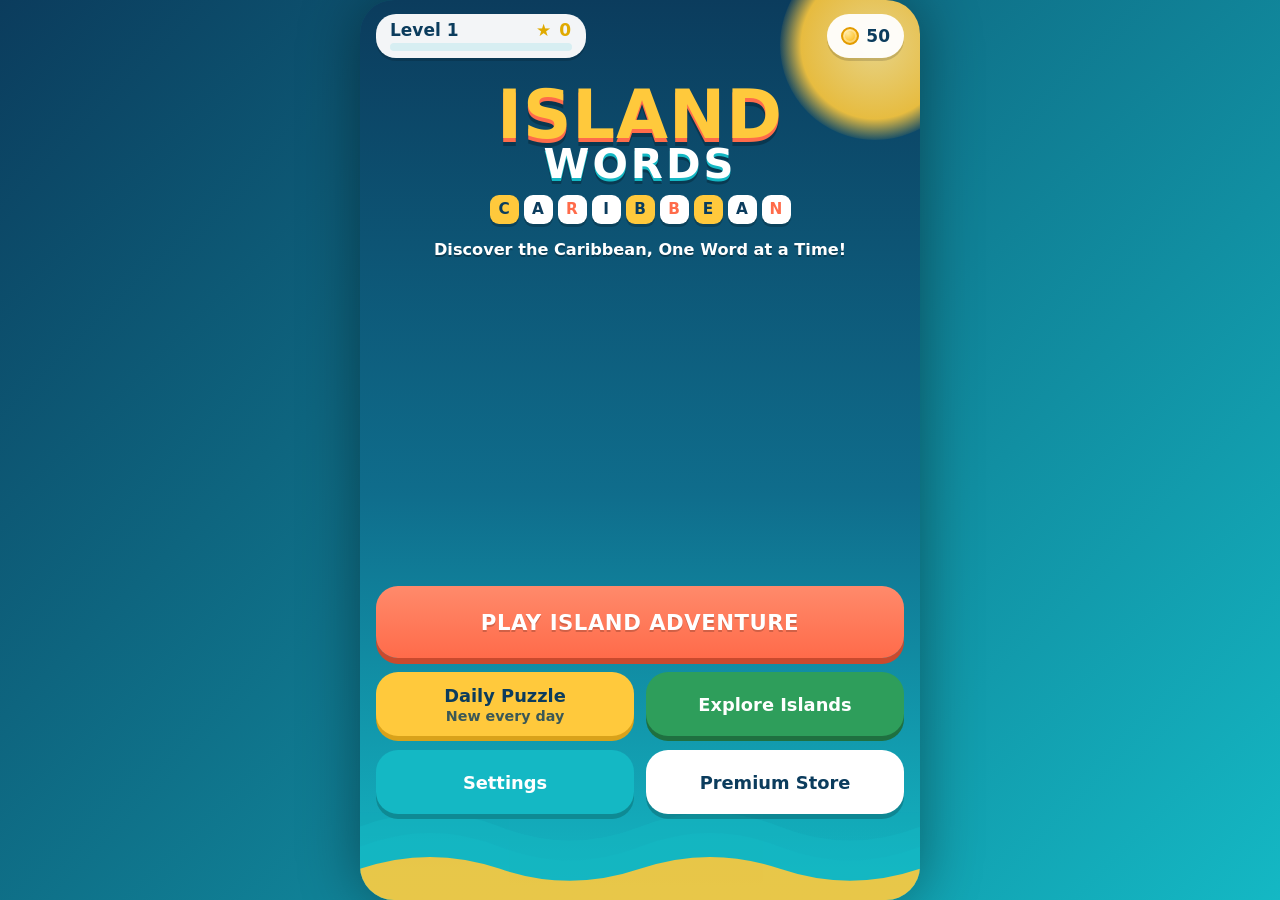
==== index.html @ 89a46fe5 "Island Words prototype" ====
<!DOCTYPE html>
<html lang="en">
<head>
<meta charset="utf-8">
<meta name="viewport" content="width=device-width, initial-scale=1, viewport-fit=cover, user-scalable=no">
<meta name="theme-color" content="#0B3C5D">
<meta name="description" content="Island Words - Caribbean Word Search. Discover the Caribbean, One Word at a Time!">
<link rel="manifest" href="manifest.json">
<link rel="icon" href="icons/icon-192.png">
<link rel="apple-touch-icon" href="icons/apple-touch-icon.png">
<meta name="apple-mobile-web-app-capable" content="yes">
<title>Island Words - Caribbean Word Search</title>
<link rel="stylesheet" href="css/style.css">
</head>
<body>
<div id="app">
  <div class="bg-sun" aria-hidden="true"></div>
  <svg class="bg-waves" viewBox="0 0 400 120" preserveAspectRatio="none" aria-hidden="true">
    <path d="M0 40 Q50 10 100 40 T200 40 T300 40 T400 40 V120 H0Z" fill="#14B8C4" opacity=".55"/>
    <path d="M0 62 Q50 32 100 62 T200 62 T300 62 T400 62 V120 H0Z" fill="#14B8C4" opacity=".8"/>
    <path d="M0 86 Q50 60 100 86 T200 86 T300 86 T400 86 V120 H0Z" fill="#FFC93C"/>
  </svg>

  <section id="screen-menu" class="screen" aria-label="Main menu"></section>
  <section id="screen-islands" class="screen" aria-label="Explore islands" hidden></section>
  <section id="screen-island" class="screen" aria-label="Island puzzles" hidden></section>
  <section id="screen-game" class="screen" aria-label="Word search" hidden>
    <header class="topbar">
      <button class="icon-btn" id="g-back" aria-label="Back">&#8592;</button>
      <div class="g-title"><div id="g-name">Puzzle</div><div id="g-sub" class="sub"></div></div>
      <div class="pill timer" id="g-timer" aria-live="off">0:00</div>
    </header>
    <div class="g-stats">
      <div class="pill"><span class="coin"></span><b id="g-coins">0</b></div>
      <div class="pill" id="g-count">0/0</div>
      <button class="btn hint-btn" id="g-hint">Hint <small>10</small><span class="coin"></span></button>
    </div>
    <div class="board-wrap"><div id="board" class="board" role="application" aria-label="Word search grid. Swipe across letters to select a word."></div></div>
    <ul id="wordlist" class="wordlist" aria-label="Words to find"></ul>
  </section>
  <section id="screen-store" class="screen" aria-label="Premium store" hidden></section>
  <section id="screen-settings" class="screen" aria-label="Settings" hidden></section>

  <div id="modal" class="modal" hidden><div class="modal-card" id="modal-card"></div></div>
  <div id="toast" class="toast" role="status" aria-live="polite"></div>
</div>
<script src="js/data.js"></script>
<script src="js/generator.js"></script>
<script src="js/app.js"></script>
</body>
</html>
---- css/style.css ----
:root{
  --turq:#14B8C4; --sun:#FFC93C; --coral:#FF6B4A; --ocean:#0B3C5D; --palm:#2E9E5B;
  --ink:#0B3C5D; --card:#FFFFFF; --sand:#FFF6DC; --radius:22px;
  --font:'Baloo 2','Trebuchet MS','Arial Rounded MT Bold','Segoe UI',system-ui,-apple-system,sans-serif;
  --base:17px;
}
body.large{--base:20px}
*{box-sizing:border-box;-webkit-tap-highlight-color:transparent}
html,body{margin:0;height:100%;overscroll-behavior:none;background:var(--ocean)}
body{font-family:var(--font);font-size:var(--base);color:var(--ink);-webkit-user-select:none;user-select:none}
button{font:inherit;color:inherit;cursor:pointer;border:0}
#app{position:relative;height:100dvh;max-width:560px;margin:0 auto;overflow:hidden;overflow:clip;
  background:linear-gradient(180deg,#0B3C5D 0%,#0f6d8c 55%,#14B8C4 100%);box-shadow:0 0 60px rgba(0,0,0,.4)}
.bg-sun{position:absolute;right:-50px;top:-50px;width:190px;height:190px;border-radius:50%;
  background:radial-gradient(circle,#FFE38A 0%,#FFC93C 55%,rgba(255,201,60,0) 72%);opacity:.9;pointer-events:none}
.bg-waves{position:absolute;left:0;right:0;bottom:0;width:100%;height:110px;pointer-events:none;opacity:.9}
.screen{position:absolute;inset:0;display:flex;flex-direction:column;padding:max(14px,env(safe-area-inset-top)) 16px max(16px,env(safe-area-inset-bottom));overflow-y:auto;overflow-x:hidden;animation:pop .25s ease}
.screen[hidden]{display:none}
@keyframes pop{from{opacity:0;transform:translateY(8px)}to{opacity:1;transform:none}}
.sub{font-size:.75em;opacity:.8;font-weight:600}

/* pills & coins */
.pill{color:var(--ink);background:rgba(255,255,255,.95);border-radius:999px;padding:6px 14px;font-weight:800;display:inline-flex;align-items:center;gap:7px;min-height:44px;box-shadow:0 3px 0 rgba(0,0,0,.15)}
.coin{display:inline-block;width:1.1em;height:1.1em;border-radius:50%;background:radial-gradient(circle at 35% 30%,#FFE9A0,#FFC93C 55%,#E39B00);border:2px solid #E39B00;box-shadow:inset 0 0 0 2px rgba(255,255,255,.35)}
.topbar{display:flex;align-items:center;gap:10px;margin-bottom:10px;color:#fff}
.topbar h2,.g-title{flex:1;margin:0;font-size:1.3em;font-weight:800;line-height:1.1;text-shadow:0 2px 0 rgba(0,0,0,.25)}
.icon-btn{width:48px;height:48px;border-radius:16px;background:#fff;color:var(--ocean);font-size:1.5em;font-weight:800;box-shadow:0 4px 0 rgba(0,0,0,.2);flex:none}
.icon-btn:active,.btn:active{transform:translateY(3px);box-shadow:none}

/* buttons */
.btn{display:flex;align-items:center;justify-content:center;gap:8px;min-height:56px;padding:12px 20px;border-radius:var(--radius);font-weight:800;font-size:1.05em;background:#fff;color:var(--ocean);box-shadow:0 5px 0 rgba(0,0,0,.2);text-align:center;width:100%}
.btn small{font-size:.8em;opacity:.8}
.btn.primary{background:linear-gradient(180deg,#FF8A6B,var(--coral));color:#fff;font-size:1.25em;min-height:72px;box-shadow:0 6px 0 #C94A2E;letter-spacing:.5px;text-shadow:0 2px 0 rgba(0,0,0,.18)}
.btn.sun{background:var(--sun);box-shadow:0 5px 0 #D9A21A}
.btn.palm{background:var(--palm);color:#fff;box-shadow:0 5px 0 #1F7040}
.btn.turq{background:var(--turq);color:#fff;box-shadow:0 5px 0 #0E8A94}
.btn[disabled]{opacity:.55;filter:grayscale(.5)}
.btn .tag{font-size:.7em;background:rgba(0,0,0,.18);padding:2px 10px;border-radius:99px}

/* menu */
.menu-top{display:flex;justify-content:space-between;gap:8px;align-items:center;position:relative;z-index:1}
.lvl{flex:1;max-width:210px;flex-direction:column;align-items:stretch;gap:3px;border-radius:20px;padding:6px 14px}
.lvl .row{display:flex;justify-content:space-between}
.bar{height:8px;background:#d7eef2;border-radius:9px;overflow:hidden}
.bar i{display:block;height:100%;background:linear-gradient(90deg,var(--palm),var(--turq));border-radius:9px}
.logo{text-align:center;margin:3vh 0 2vh;color:#fff;position:relative;z-index:1}
.logo h1{margin:0;font-size:clamp(2.6rem,13vw,4.2rem);line-height:.9;font-weight:900;letter-spacing:1px;color:var(--sun);
  text-shadow:0 4px 0 var(--coral),0 8px 0 rgba(0,0,0,.25)}
.logo h1 span{display:block;color:#fff;font-size:.62em;text-shadow:0 3px 0 var(--turq),0 6px 0 rgba(0,0,0,.25);letter-spacing:3px}
.logo p{margin:16px 6px 0;font-weight:700;font-size:.95em;text-shadow:0 2px 0 rgba(0,0,0,.3)}
.tiles{display:flex;gap:5px;justify-content:center;margin-top:12px}
.tiles b{width:29px;height:29px;font-size:.9em;border-radius:9px;background:#fff;color:var(--ocean);display:grid;place-items:center;font-weight:900;box-shadow:0 3px 0 rgba(0,0,0,.2)}
.tiles b:nth-child(odd){background:var(--sun)} .tiles b:nth-child(3n){background:#fff;color:var(--coral)}
.menu-btns{display:flex;flex-direction:column;gap:14px;margin:auto 0 70px;position:relative;z-index:1}
.row2{display:grid;grid-template-columns:1fr 1fr;gap:12px}
.row2 .btn{flex-direction:column;gap:2px;min-height:64px}

/* lists / cards */
.cards{display:flex;flex-direction:column;gap:12px;padding-bottom:20px;position:relative;z-index:1}
.card{background:var(--card);border-radius:var(--radius);padding:14px 16px;box-shadow:0 5px 0 rgba(0,0,0,.18);display:flex;gap:14px;align-items:center;border:0;text-align:left;width:100%;color:var(--ink)}
.card.locked{opacity:.8;background:#e6eef1}
.badge{flex:none;width:56px;height:56px;border-radius:18px;display:grid;place-items:center;color:#fff;font-weight:900;font-size:1.1em;text-shadow:0 2px 0 rgba(0,0,0,.2);box-shadow:inset 0 -4px 0 rgba(0,0,0,.18)}
.card .meta{flex:1;min-width:0}
.card h3{margin:0;font-size:1.1em;font-weight:800}
.card p{margin:2px 0 0;font-size:.8em;opacity:.85;font-weight:600;line-height:1.25}
.stars{color:#E0AA00;letter-spacing:1px;font-size:1em;white-space:nowrap}
.stars .off{color:#c9d6db}
.chip{display:inline-block;background:var(--sand);padding:1px 9px;border-radius:99px;font-size:.7em;font-weight:800;margin-right:5px}
.lockmsg{font-size:.78em;font-weight:700;color:#8a4a00}
.banner{background:var(--sun);color:var(--ocean);border-radius:16px;padding:10px 14px;font-weight:800;text-align:center;margin-bottom:12px;border:3px dashed var(--coral);position:relative;z-index:1}

/* settings */
.set-row{display:flex;align-items:center;justify-content:space-between;gap:12px;min-height:64px}
.set-row b{display:block}
.switch{flex:none;width:68px;height:40px;border-radius:99px;background:#b7c6cc;position:relative;transition:.2s;padding:0}
.switch::after{content:'';position:absolute;top:4px;left:4px;width:32px;height:32px;border-radius:50%;background:#fff;transition:.2s;box-shadow:0 2px 3px rgba(0,0,0,.3)}
.switch[aria-checked=true]{background:var(--palm)} .switch[aria-checked=true]::after{left:32px}

/* game */
#screen-game{padding-bottom:max(12px,env(safe-area-inset-bottom))}
.g-title{font-size:1.05em} .g-title .sub{color:#fff}
.timer{min-width:76px;justify-content:center;font-variant-numeric:tabular-nums}
.g-stats{display:flex;gap:8px;align-items:center;justify-content:space-between;margin-bottom:10px;position:relative;z-index:1}
.hint-btn{width:auto;min-height:44px;padding:6px 14px;background:var(--sun);box-shadow:0 4px 0 #D9A21A;font-size:1em;border-radius:99px}
.board-wrap{display:flex;justify-content:center;position:relative;z-index:1}
.board{--bs:min(calc(100vw - 32px),52dvh,520px);width:var(--bs);height:var(--bs);display:grid;gap:3px;padding:8px;border-radius:24px;background:#fff;box-shadow:0 6px 0 rgba(0,0,0,.25);
  grid-template-columns:repeat(var(--n),1fr);grid-template-rows:repeat(var(--n),1fr);touch-action:none;-webkit-touch-callout:none;font-size:calc((var(--bs) - 16px) / var(--n) * .52);cursor:pointer}
.cell{display:grid;place-items:center;border-radius:22%;font-weight:800;line-height:1;background:#EAF8FA;color:var(--ocean);transition:background .12s,transform .12s;pointer-events:none}
.cell.sel{background:var(--coral);color:#fff;transform:scale(1.08)}
.cell.found{background:var(--c);color:var(--ocean)}
.cell.miss{animation:shake .25s}
.cell.hint{animation:pulse .8s infinite;background:var(--sun);box-shadow:0 0 0 3px var(--coral)}
@keyframes pulse{50%{transform:scale(1.25)}}
@keyframes shake{25%{transform:translateX(-3px)}75%{transform:translateX(3px)}}
.wordlist{list-style:none;margin:12px 0 0;padding:10px;display:flex;flex-wrap:wrap;gap:7px;justify-content:center;position:relative;z-index:1}
.wordlist li{background:#fff;border-radius:99px;padding:5px 13px;font-weight:800;font-size:.92em;letter-spacing:.5px;box-shadow:0 3px 0 rgba(0,0,0,.18);min-height:34px;display:flex;align-items:center}
.wordlist li.done{background:var(--c);text-decoration:line-through;text-decoration-thickness:3px;text-decoration-color:var(--ocean);opacity:.9}

/* modal */
.modal{position:absolute;inset:0;background:rgba(5,30,50,.7);display:flex;align-items:center;justify-content:center;padding:18px;z-index:20;animation:pop .2s}
.modal[hidden]{display:none}
.modal-card{background:#fff;border-radius:28px;padding:22px 20px;width:100%;max-width:420px;text-align:center;box-shadow:0 8px 0 rgba(0,0,0,.25);max-height:100%;overflow:auto;border-top:10px solid var(--sun)}
.modal-card h2{margin:0 0 4px;font-size:1.7em;font-weight:900;color:var(--coral)}
.big-stars{font-size:3.2em;line-height:1;letter-spacing:4px;color:#E0AA00;margin:6px 0}
.big-stars span{display:inline-block;opacity:0;animation:starin .5s forwards}
.big-stars .off{color:#d2dde1}
@keyframes starin{from{opacity:0;transform:scale(2.5) rotate(-30deg)}to{opacity:1;transform:none}}
.earn{display:flex;gap:10px;justify-content:center;margin:8px 0}
.fact{background:var(--sand);border-radius:16px;padding:10px 14px;font-weight:700;font-size:.9em;text-align:left;margin:10px 0 14px;line-height:1.35}
.fact b{color:var(--palm)}
.modal-btns{display:flex;flex-direction:column;gap:10px}
.store-card .price{font-weight:900;font-size:1.2em;color:var(--palm)}
.toast{position:absolute;left:50%;bottom:90px;transform:translate(-50%,30px);background:var(--ocean);color:#fff;padding:12px 20px;border-radius:99px;font-weight:800;opacity:0;pointer-events:none;transition:.25s;z-index:30;border:3px solid var(--sun);max-width:90%;text-align:center}
.toast.show{opacity:1;transform:translate(-50%,0)}
.confetti{position:absolute;top:-20px;width:10px;height:14px;z-index:25;animation:fall 2.2s linear forwards;pointer-events:none}
@keyframes fall{to{transform:translateY(110dvh) rotate(720deg)}}
:focus-visible{outline:4px solid var(--sun);outline-offset:2px}
@media (min-width:700px){
  body{background:linear-gradient(135deg,#0B3C5D,#14B8C4)}
  #app{height:min(100dvh,900px);margin-top:max(0px,calc((100dvh - 900px)/2));border-radius:34px}
  .board{--bs:min(calc(100vw - 32px),58dvh,500px)}
}
@media (prefers-reduced-motion:reduce){*{animation:none!important;transition:none!important}.big-stars span{opacity:1}}
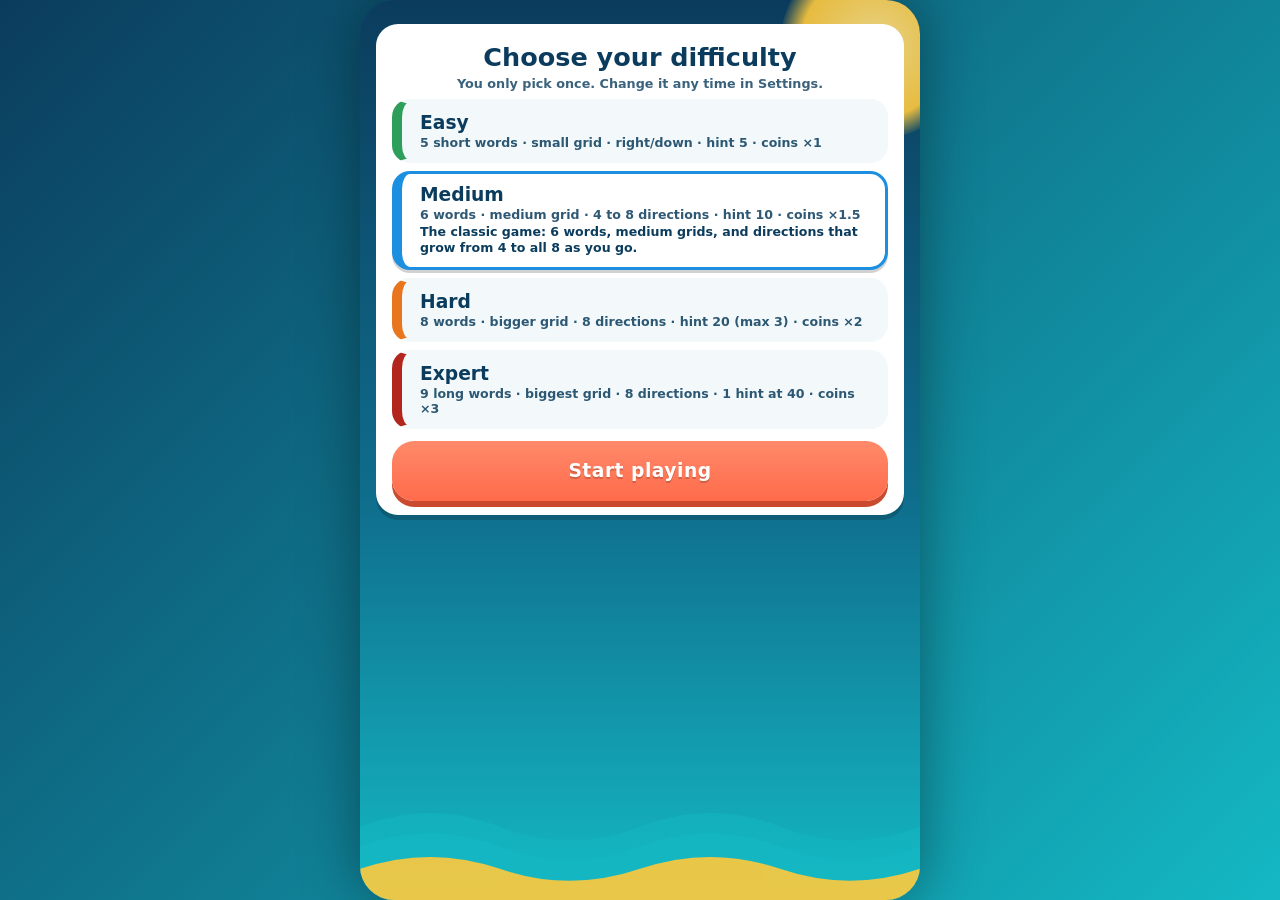
==== commit 89e1084e: "Restore difficulty: one-time first-launch chooser + Settings selector, 15 puzzles per island per dif" ====
--- a/index.html
+++ b/index.html
@@ -27,7 +27,7 @@
   <section id="screen-game" class="screen" aria-label="Word search" hidden>
     <header class="topbar">
       <button class="icon-btn" id="g-back" aria-label="Back">&#8592;</button>
-      <div class="g-title"><div id="g-name">Puzzle</div><div id="g-sub" class="sub"></div></div>
+      <div class="g-title"><div id="g-name">Puzzle</div><div class="sub"><span id="g-sub"></span> <span id="g-diff" class="dbadge d-medium">Medium</span></div></div>
       <div class="pill timer" id="g-timer" aria-live="off">0:00</div>
     </header>
     <div class="g-stats">
@@ -35,9 +35,19 @@
       <div class="pill" id="g-count">0/0</div>
       <button class="btn hint-btn" id="g-hint">Hint <small>10</small><span class="coin"></span></button>
     </div>
-    <div class="board-wrap"><div id="board" class="board" role="application" aria-label="Word search grid. Swipe across letters to select a word."></div></div>
+    <div class="board-wrap">
+      <div id="board" class="board" role="application" aria-label="Word search grid. Swipe across letters to select a word. Use two fingers or the zoom buttons to zoom and move the board."></div>
+      <div class="zoom-bar" role="group" aria-label="Board zoom">
+        <button class="zbtn" id="zoom-out" aria-label="Zoom out">&minus;</button>
+        <span class="zlvl" id="zoom-lvl" aria-live="polite">1&times;</span>
+        <button class="zbtn" id="zoom-in" aria-label="Zoom in">+</button>
+        <button class="zbtn zfit" id="zoom-fit" aria-label="Fit whole board">Fit</button>
+        <button class="zbtn zpan" id="zoom-pan" aria-label="Pan mode" aria-pressed="false">&#10021;</button>
+      </div>
+    </div>
     <ul id="wordlist" class="wordlist" aria-label="Words to find"></ul>
   </section>
+  <section id="screen-diff" class="screen" aria-label="Choose difficulty" hidden></section>
   <section id="screen-store" class="screen" aria-label="Premium store" hidden></section>
   <section id="screen-settings" class="screen" aria-label="Settings" hidden></section>
 
@@ -46,6 +56,7 @@
 </div>
 <script src="js/data.js"></script>
 <script src="js/generator.js"></script>
+<script src="js/map.js"></script>
 <script src="js/app.js"></script>
 </body>
 </html>
--- a/css/style.css
+++ b/css/style.css
@@ -72,19 +72,27 @@
 /* settings */
 .set-row{display:flex;align-items:center;justify-content:space-between;gap:12px;min-height:64px}
 .set-row b{display:block}
-.switch{flex:none;width:68px;height:40px;border-radius:99px;background:#b7c6cc;position:relative;transition:.2s;padding:0}
-.switch::after{content:'';position:absolute;top:4px;left:4px;width:32px;height:32px;border-radius:50%;background:#fff;transition:.2s;box-shadow:0 2px 3px rgba(0,0,0,.3)}
+.switch{flex:none;width:68px;height:44px;border-radius:99px;background:#b7c6cc;position:relative;transition:.2s;padding:0}
+.switch::after{content:'';position:absolute;top:6px;left:4px;width:32px;height:32px;border-radius:50%;background:#fff;transition:.2s;box-shadow:0 2px 3px rgba(0,0,0,.3)}
 .switch[aria-checked=true]{background:var(--palm)} .switch[aria-checked=true]::after{left:32px}
 
 /* game */
 #screen-game{padding-bottom:max(12px,env(safe-area-inset-bottom))}
 .g-title{font-size:1.05em} .g-title .sub{color:#fff}
 .timer{min-width:76px;justify-content:center;font-variant-numeric:tabular-nums}
+.g-stats .pill{white-space:nowrap;padding:6px 10px}
 .g-stats{display:flex;gap:8px;align-items:center;justify-content:space-between;margin-bottom:10px;position:relative;z-index:1}
 .hint-btn{width:auto;min-height:44px;padding:6px 14px;background:var(--sun);box-shadow:0 4px 0 #D9A21A;font-size:1em;border-radius:99px}
-.board-wrap{display:flex;justify-content:center;position:relative;z-index:1}
-.board{--bs:min(calc(100vw - 32px),52dvh,520px);width:var(--bs);height:var(--bs);display:grid;gap:3px;padding:8px;border-radius:24px;background:#fff;box-shadow:0 6px 0 rgba(0,0,0,.25);
-  grid-template-columns:repeat(var(--n),1fr);grid-template-rows:repeat(var(--n),1fr);touch-action:none;-webkit-touch-callout:none;font-size:calc((var(--bs) - 16px) / var(--n) * .52);cursor:pointer}
+.board-wrap{display:flex;flex-direction:column;align-items:center;gap:8px;position:relative;z-index:1}
+.board{--bs:min(calc(100vw - 32px),52dvh,520px);--z:1;width:var(--bs);height:var(--bs);overflow:hidden;border-radius:24px;background:#fff;box-shadow:0 6px 0 rgba(0,0,0,.25);touch-action:none;-webkit-touch-callout:none;user-select:none;-webkit-user-select:none;cursor:pointer;overscroll-behavior:contain}
+.board.zoomed{cursor:crosshair}.board.panmode{cursor:grab}
+.board-grid{width:calc(var(--bs) * var(--z));height:calc(var(--bs) * var(--z));display:grid;gap:3px;padding:8px;box-sizing:border-box;grid-template-columns:repeat(var(--n),1fr);grid-template-rows:repeat(var(--n),1fr);font-size:calc((var(--bs) * var(--z) - 16px) / var(--n) * .52)}
+.zoom-bar{display:flex;gap:6px;align-items:center;justify-content:center}
+.zbtn{min-width:44px;min-height:44px;padding:0 10px;border:0;border-radius:99px;background:#fff;color:var(--ocean);font:inherit;font-weight:900;font-size:1.3em;line-height:1;box-shadow:0 3px 0 rgba(0,0,0,.2);cursor:pointer;display:grid;place-items:center}
+.zbtn:disabled{opacity:.45;cursor:default}
+.zbtn.zfit{font-size:1em}
+.zbtn[aria-pressed=true]{background:var(--sun);box-shadow:0 3px 0 #D9A21A}
+.zlvl{min-width:44px;text-align:center;color:#fff;font-weight:900;font-variant-numeric:tabular-nums;text-shadow:0 2px 0 rgba(0,0,0,.25)}
 .cell{display:grid;place-items:center;border-radius:22%;font-weight:800;line-height:1;background:#EAF8FA;color:var(--ocean);transition:background .12s,transform .12s;pointer-events:none}
 .cell.sel{background:var(--coral);color:#fff;transform:scale(1.08)}
 .cell.found{background:var(--c);color:var(--ocean)}
@@ -121,3 +129,104 @@
   .board{--bs:min(calc(100vw - 32px),58dvh,500px)}
 }
 @media (prefers-reduced-motion:reduce){*{animation:none!important;transition:none!important}.big-stars span{opacity:1}}
+
+/* short landscape phones: board on the left, controls and word list on the right */
+@media (orientation:landscape) and (max-height:520px){
+  #app{max-width:900px}
+  #screen-game:not([hidden]){display:grid;grid-template-columns:auto minmax(0,1fr);grid-template-rows:auto auto 1fr;column-gap:16px;align-content:start;padding-top:max(10px,env(safe-area-inset-top));padding-bottom:10px}
+  #screen-game .board-wrap{grid-column:1;grid-row:1/4;align-self:start}
+  #screen-game .topbar{grid-column:2;grid-row:1;margin-bottom:6px}
+  #screen-game .g-stats{grid-column:2;grid-row:2;margin-bottom:6px}
+  #screen-game .wordlist{grid-column:2;grid-row:3;margin:0;padding:0;align-self:start;justify-content:flex-start}
+  #screen-game .board-wrap{flex-direction:row;align-items:flex-start}
+  .zoom-bar{flex-direction:column;justify-content:flex-start}
+  .zlvl{min-width:44px}
+  .board{--bs:min(calc(100dvh - 24px),calc(52vw - 52px),520px)}
+  .menu-btns{margin-bottom:24px}
+}
+
+/* ---------- difficulty ---------- */
+.dbadge{display:inline-block;padding:1px 10px;border-radius:99px;font-size:.95em;font-weight:900;color:#fff;background:#14B8C4;text-shadow:0 1px 0 rgba(0,0,0,.2);vertical-align:middle}
+.dbadge.d-easy{background:#2E9E5B} .dbadge.d-medium{background:#1D8FE1} .dbadge.d-hard{background:#E8761F} .dbadge.d-expert{background:#B3261E}
+.diff-list{display:flex;flex-direction:column;gap:8px;margin:8px 0 12px;text-align:left}
+.diff-opt{display:flex;flex-direction:column;gap:2px;width:100%;min-height:64px;padding:10px 14px 10px 18px;border-radius:18px;background:#F3F9FA;color:var(--ink);border:3px solid transparent;border-left:10px solid var(--dc,#14B8C4);text-align:left}
+.diff-opt b{font-size:1.1em;font-weight:900}
+.diff-opt .ds{font-size:.74em;font-weight:700;opacity:.85}
+.diff-opt .dd{display:none;font-size:.74em;font-weight:600;line-height:1.3}
+.diff-opt[aria-checked=true]{background:#fff;border-color:var(--dc,#14B8C4);box-shadow:0 3px 0 rgba(0,0,0,.18)}
+.diff-opt[aria-checked=true] .dd{display:block}
+.diff-opt.d-easy{--dc:#2E9E5B} .diff-opt.d-medium{--dc:#1D8FE1} .diff-opt.d-hard{--dc:#E8761F} .diff-opt.d-expert{--dc:#B3261E}
+#diff-pick{display:block;text-align:center}
+#diff-pick h2{font-size:1.5em;margin:4px 0}
+#screen-diff{padding-top:24px}
+.cur-diff{align-self:center;min-height:44px;background:rgba(255,255,255,.25);color:#fff;font-weight:800;border-radius:99px;padding:6px 14px;margin:2px 0 4px}
+.isl-diff{color:#fff;font-weight:800;text-align:center;margin:0 0 8px}
+.seg4 .seg-btn.d-easy[aria-checked=true]{background:#2E9E5B} .seg4 .seg-btn.d-medium[aria-checked=true]{background:#1D8FE1} .seg4 .seg-btn.d-hard[aria-checked=true]{background:#E8761F} .seg4 .seg-btn.d-expert[aria-checked=true]{background:#B3261E}
+.bests{margin-top:2px}
+#g-diff{font-size:1em;padding:0 9px}
+
+.set-diff{flex-direction:column;align-items:stretch;gap:10px}
+.set-diff b{display:block}
+.seg{display:flex;gap:6px}
+.seg-btn{flex:1;min-height:44px;padding:6px 8px;border-radius:14px;background:#e6eef1;color:var(--ink);font-weight:800;font-size:.9em;border:3px solid transparent}
+.seg-btn[aria-checked=true]{background:var(--ocean);color:#fff;border-color:var(--sun)}
+
+/* ---------- island map ---------- */
+.view-toggle{display:flex;gap:6px;background:rgba(255,255,255,.18);padding:4px;border-radius:18px;margin:0 0 10px;position:relative;z-index:1}
+.view-toggle .seg-btn{min-height:44px;background:transparent;color:#fff;font-size:1em}
+.view-toggle .seg-btn[aria-checked=true]{background:#fff;color:var(--ocean);border-color:transparent;box-shadow:0 3px 0 rgba(0,0,0,.2)}
+.map-layout{display:flex;flex-direction:column;gap:10px;flex:1;min-height:0;position:relative;z-index:1}
+.imap-box{position:relative;flex:1 1 280px;min-height:240px;border-radius:22px;overflow:hidden;background:#0f6d8c;box-shadow:0 5px 0 rgba(0,0,0,.25);border:3px solid #fff}
+.imap-svg{display:block;width:100%;height:100%;touch-action:none;cursor:grab;user-select:none;-webkit-user-select:none}
+.imap-svg.panning{cursor:grabbing}
+.imap-waves{animation:drift 14s linear infinite}
+@keyframes drift{to{transform:translateX(80px)}}
+.imap-land-t{font:italic 700 15px var(--font);fill:#6b5d1f;opacity:.75}
+.imap-sea-t{font:800 20px var(--font);fill:#fff;opacity:.28;letter-spacing:6px}
+.imap-inset{fill:rgba(255,255,255,.1);stroke:#fff;stroke-opacity:.7;stroke-width:2;stroke-dasharray:8 6}
+.imap-inset-t,.imap-inset-t2{font:800 11px var(--font);fill:#fff;opacity:.8;letter-spacing:2px}
+.imap-inset-t2{font-weight:600;letter-spacing:0;font-size:10px}
+.imap-n{font:900 16px var(--font);fill:#fff}
+.imap-land{pointer-events:auto}
+.mk{cursor:pointer;outline:none}
+.mk-label{font:800 12px var(--font);fill:#fff;paint-order:stroke;stroke:#0B3C5D;stroke-width:3.5px;stroke-linejoin:round;pointer-events:none;opacity:0;transition:opacity .15s}
+.mk-label .l2{font-size:10.5px;font-weight:700;display:none}
+.imap-svg.z-lbl .mk-label,.mk-label{}
+.imap-svg.z-lbl .mk-label{opacity:1}
+.mk .mk-label{opacity:0}
+.imap-svg.z-lbl .mk .mk-label{opacity:1}
+.imap-svg .mk[data-big] .mk-label{opacity:1}
+.imap-svg.z-det .mk-label .l2{display:inline}
+.mk-icon{font:900 14px var(--font);fill:#fff;pointer-events:none}
+.mk.open .mk-body{filter:drop-shadow(0 0 3px rgba(0,0,0,.45))}
+.mk.complete .mk-body{stroke:#FFC93C}
+.mk.locked .mk-label{fill:#e5eef1}
+.mk-ring{stroke-linecap:round}
+.mk:focus-visible .mk-body,.mk:focus .mk-body{stroke:#FFC93C;stroke-width:5}
+.imap-ctl{position:absolute;right:8px;bottom:8px;display:flex;flex-direction:column-reverse;gap:6px;z-index:2}
+.imap-btn{width:48px;height:48px;border-radius:14px;background:#fff;color:var(--ocean);font-size:1.6em;font-weight:900;line-height:1;box-shadow:0 3px 0 rgba(0,0,0,.25)}
+.imap-btn:active,.imap-chip:active{transform:translateY(2px);box-shadow:none}
+.imap-chips{position:absolute;left:8px;bottom:8px;display:flex;gap:6px;z-index:2;flex-wrap:wrap;max-width:calc(100% - 70px)}
+.imap-chip{min-height:44px;padding:4px 12px;border-radius:99px;background:var(--sun);color:var(--ocean);font-weight:800;font-size:.8em;box-shadow:0 3px 0 #D9A21A}
+.map-side{display:flex;flex-direction:column;gap:8px}
+.special{background:rgba(255,246,220,.95);border-radius:20px;padding:8px 10px 10px;box-shadow:0 4px 0 rgba(0,0,0,.2)}
+.special h3{margin:0 0 6px;font-size:.95em;font-weight:900;color:#8a4a00}
+.special-grid{display:grid;grid-template-columns:repeat(3,1fr);gap:6px}
+.sp-tile{display:flex;flex-direction:column;align-items:center;justify-content:center;gap:1px;min-height:56px;padding:4px 4px;border-radius:14px;background:#fff;color:var(--ink);font-weight:800;font-size:.72em;line-height:1.1;text-align:center;box-shadow:0 3px 0 rgba(0,0,0,.15);position:relative}
+.sp-tile .sp-dot{position:absolute;left:6px;top:6px;width:10px;height:10px;border-radius:50%}
+.sp-tile .sp-name{padding:0 6px}
+.sp-tile .sp-sub{font-weight:700;opacity:.8}
+.sp-tile.locked{background:#e6eef1;opacity:.85}
+.sp-tile.complete{box-shadow:0 3px 0 #D9A21A;outline:2px solid var(--sun)}
+.map-note{color:#fff;font-weight:700;font-size:.78em;text-align:center;min-height:2.4em;text-shadow:0 1px 0 rgba(0,0,0,.35)}
+@media (orientation:landscape) and (max-height:520px){
+  .map-layout{flex-direction:row;align-items:stretch}
+  .imap-box{flex:1 1 auto;min-height:0}
+  .map-side{flex:0 0 38%;max-width:300px;overflow-y:auto}
+  .special-grid{grid-template-columns:repeat(2,1fr)}
+  #screen-islands .topbar{margin-bottom:6px}
+  .view-toggle{margin-bottom:6px}
+}
+.hint-btn{white-space:nowrap;gap:5px;padding:6px 11px}
+.hint-btn small{margin-left:2px}
+@media (max-width:360px){.g-stats{gap:5px}.g-stats .pill{padding:6px 8px;font-size:.88em;gap:5px}.hint-btn{padding:6px 8px;font-size:.88em;gap:3px}}
